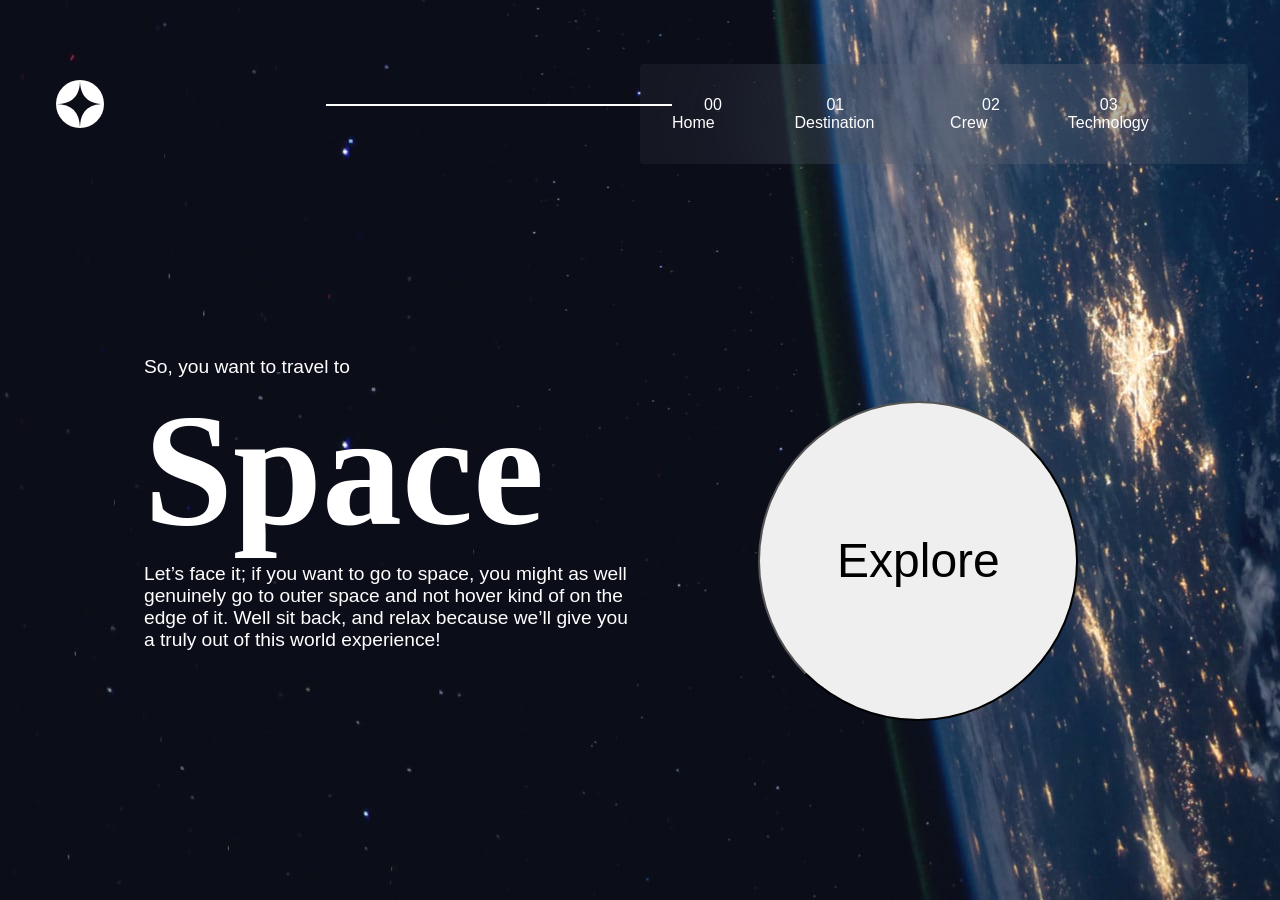
==== starter-code/index.html @ 110a963b "first psuh" ====
<!DOCTYPE html>
<html lang="es">
<head>
  <meta charset="UTF-8">
  <meta http-equiv="X-UA-Compatible" content="IE=edge">
  <meta name="viewport" content="width=device-width, initial-scale=1.0">
  
  <title>Space tourism website</title>

  <!-- link icon_shortcut -->
  <link rel="icon" type="image/png" sizes="32x32" href="./assets/shared/logo.svg">

  <!-- link css/style.css -->
  <link rel="stylesheet" href="./assets/css/index.css">

</head>
<body>
  <header class="header__body">
    <figure class="content_left">
      <figcaption>
        <img src="./assets/shared/logo.svg" alt="logo_Space_tourism_website">
      </figcaption>
    </figure>
    
    <div class="line"></div>
    
    <nav class="content_rigth navBars">
      <ul class="navBars__list">
        <li class="navBars__list-item"><a href="./index.html">00 Home</a></li>
        <li class="navBars__list-item"><a href="#">01 Destination</a></li>
        <li class="navBars__list-item"><a href="#">02 Crew</a></li>
        <li class="navBars__list-item"><a href="#">03 Technology</a></li>
      </ul>
    </nav>

  </header>

  <main class="content__body">
    <article class="content__main-article">
      <section class="section__left">
        <p>So, you want to travel to</p>

        <h2>Space</h2>
      
        <p>
          Let’s face it; if you want to go to space, you might as well genuinely go to 
          outer space and not hover kind of on the edge of it. Well sit back, and relax 
          because we’ll give you a truly out of this world experience!
        </p>

      </section>

      <section class="section__rigth">
        <button class="section__btn">Explore</button>
      </section>

    </article>

  </main>

</body>
</html>
---- starter-code/assets/css/index.css ----
*{
    list-style: none;
    font-style: none;
    box-sizing: border-box;
    padding: 0;
    margin: 0;
}

body{
    position: relative;
    font-family: Arial, Helvetica, sans-serif;
    background: url('../home/background-home-desktop.jpg');
    background-repeat: no-repeat;
    color: #fff;
    z-index: -10;
}

img{
    display: block;
    cursor: pointer;
}

/*HEADER*/
.header__body{
    display: flex;
    flex-direction: row;
    justify-content: space-between;
    padding: 2rem 2rem 5rem 2rem;
}

.header__body .content_left{
    width: 50%;
    min-width: 30%;
    margin: 1rem auto;
    padding: 1rem 0;
}

.header__body .line{
    position: relative;
    width: 10%;
    height: 2px;
    min-width: 15rem;
    width: 29rem;
    top: 4.5rem;
    margin-left: -10rem;
    margin-right: -2rem;
    background-color: #fff;
    mix-blend-mode: normal;
    z-index: 50;
}

.header__body .content_left figcaption{
    width: 80%;
    min-width: 80%;
    margin: 1rem 1.5rem;
}

.header__body .content_rigth{
    width: 50%;
    min-width: 50%;
    background-color: rgba(255, 255, 255, 0.045);
    backdrop-filter: blur(90.5485px);
    border-radius: 3px;
    margin: 2rem auto;
    padding: 2rem;
    justify-content: center;
}


.header__body .content_rigth .navBars__list{
    display: flex;
    flex-direction: row;
    justify-content: space-around;
    gap: .5rem;
}

.header__body .content_rigth .navBars__list .navBars__list-item a{
    text-decoration: none;
    color: #fff;
    padding: 2rem;
    transition: border-bottom 600ms ease;
}

.header__body .content_rigth .navBars__list .navBars__list-item:hover a{
    text-decoration: none;
    color: #fff;
    padding: 2rem;
    border-bottom: 2px solid #fff;
}

.header__body .content_rigth .navBars__list .navBars__list-item:active a{
    text-decoration: none;
    color: #fff;
    padding: 2rem;
    border-bottom: 2px solid #fff;
}

/*MAIN*/

.content__body{
    min-width: 100%;
    padding: 5rem;
}

.content__body .content__main-article{
    display: flex;
    flex-direction: row;
    margin: 0 4rem 0 4rem;
    justify-content: space-evenly;
}

.content__body .content__main-article .section__left{
    width: 50%;
    font-size: 1.5rem;
    text-align: start;
    white-space: wrap;
}

.content__body .content__main-article .section__left h2{
    font-size: 10rem;
    font-family: Bellafair;
}

.content__body .content__main-article .section__left p{
    font-size: 1.2rem;
}

.content__body .content__main-article .section__rigth{
    width: 40%;
    height: 90%;
    margin: 1rem auto;
    padding: 1.8rem 1.5rem 1.8rem 4.3rem;
    transition: background 200ms ease, all 400ms ease;
}

.content__body .content__main-article .section__rigth .section__btn{
    height: 20rem;
    width: 20rem;
    margin: 0 auto;
    border-radius: 50%;
    font-size: 3rem;
    /* transition: all 400ms ease 400ms; */
}

.content__body .content__main-article .section__rigth:hover{
    border: 0 solid #000;
    height: 24rem;
    width: 24rem;
    border-radius: 50%;
    padding: 30px 25px 30px 30px;
    background-color: #000;    
}
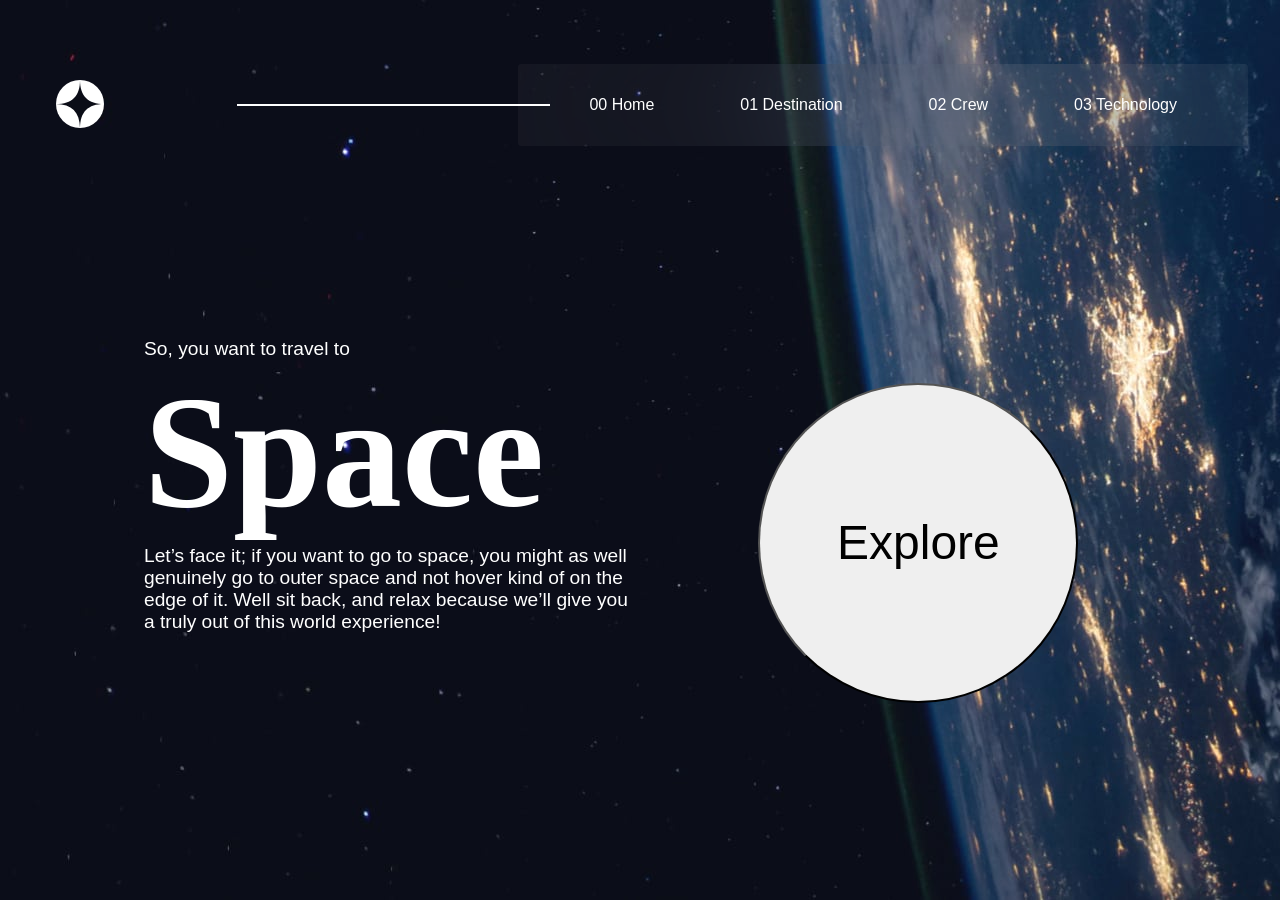
==== commit 40b86630: "finish data.json" ====
--- a/starter-code/index.html
+++ b/starter-code/index.html
@@ -23,11 +23,11 @@
     </figure>
     
     <div class="line"></div>
-    
+
     <nav class="content_rigth navBars">
       <ul class="navBars__list">
         <li class="navBars__list-item"><a href="./index.html">00 Home</a></li>
-        <li class="navBars__list-item"><a href="#">01 Destination</a></li>
+        <li class="navBars__list-item"><a href="./destination-moon.html">01 Destination</a></li>
         <li class="navBars__list-item"><a href="#">02 Crew</a></li>
         <li class="navBars__list-item"><a href="#">03 Technology</a></li>
       </ul>
--- a/starter-code/assets/css/index.css
+++ b/starter-code/assets/css/index.css
@@ -22,6 +22,7 @@
 
 /*HEADER*/
 .header__body{
+    /* width: 100%; */
     display: flex;
     flex-direction: row;
     justify-content: space-between;
@@ -29,7 +30,7 @@
 }
 
 .header__body .content_left{
-    width: 50%;
+    width: 40%;
     min-width: 30%;
     margin: 1rem auto;
     padding: 1rem 0;
@@ -37,7 +38,7 @@
 
 .header__body .line{
     position: relative;
-    width: 10%;
+    width: 5%;
     height: 2px;
     min-width: 15rem;
     width: 29rem;
@@ -56,8 +57,8 @@
 }
 
 .header__body .content_rigth{
-    width: 50%;
-    min-width: 50%;
+    width: 60%;
+    min-width: 60%;
     background-color: rgba(255, 255, 255, 0.045);
     backdrop-filter: blur(90.5485px);
     border-radius: 3px;
